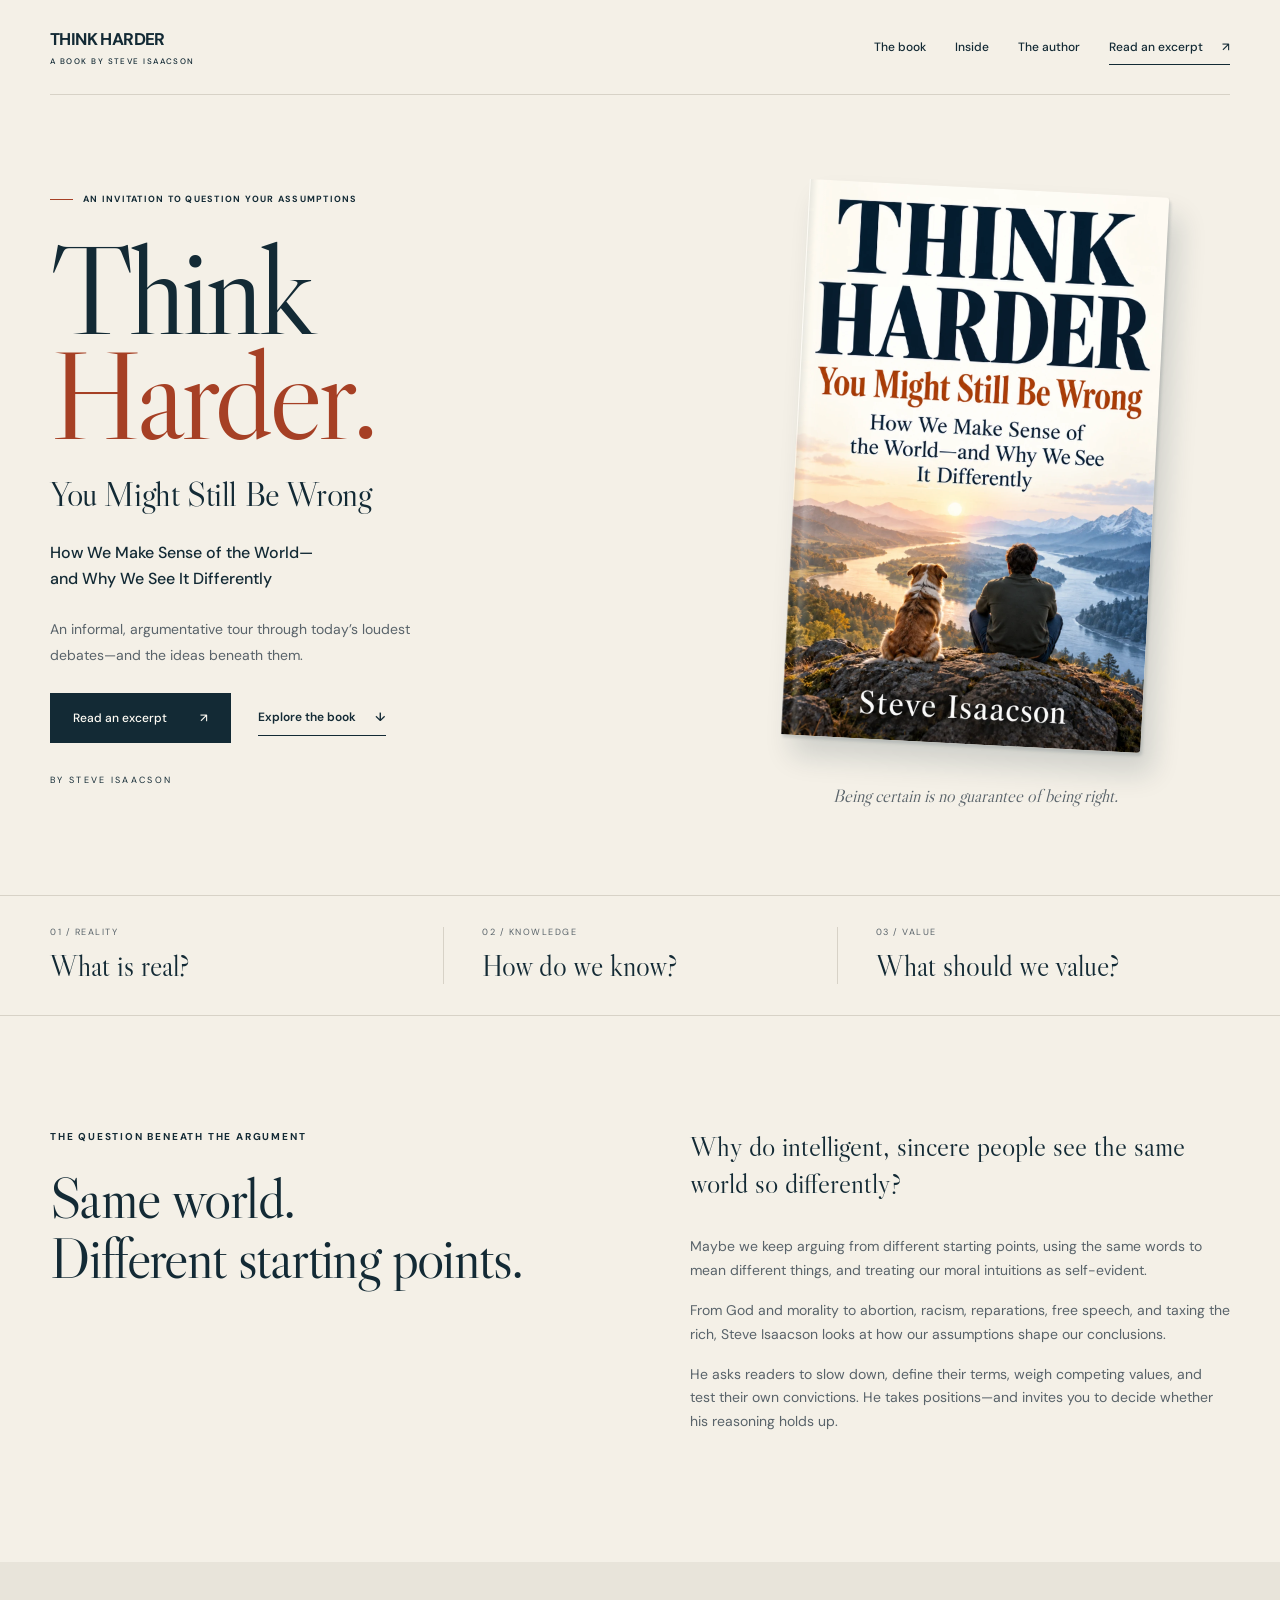
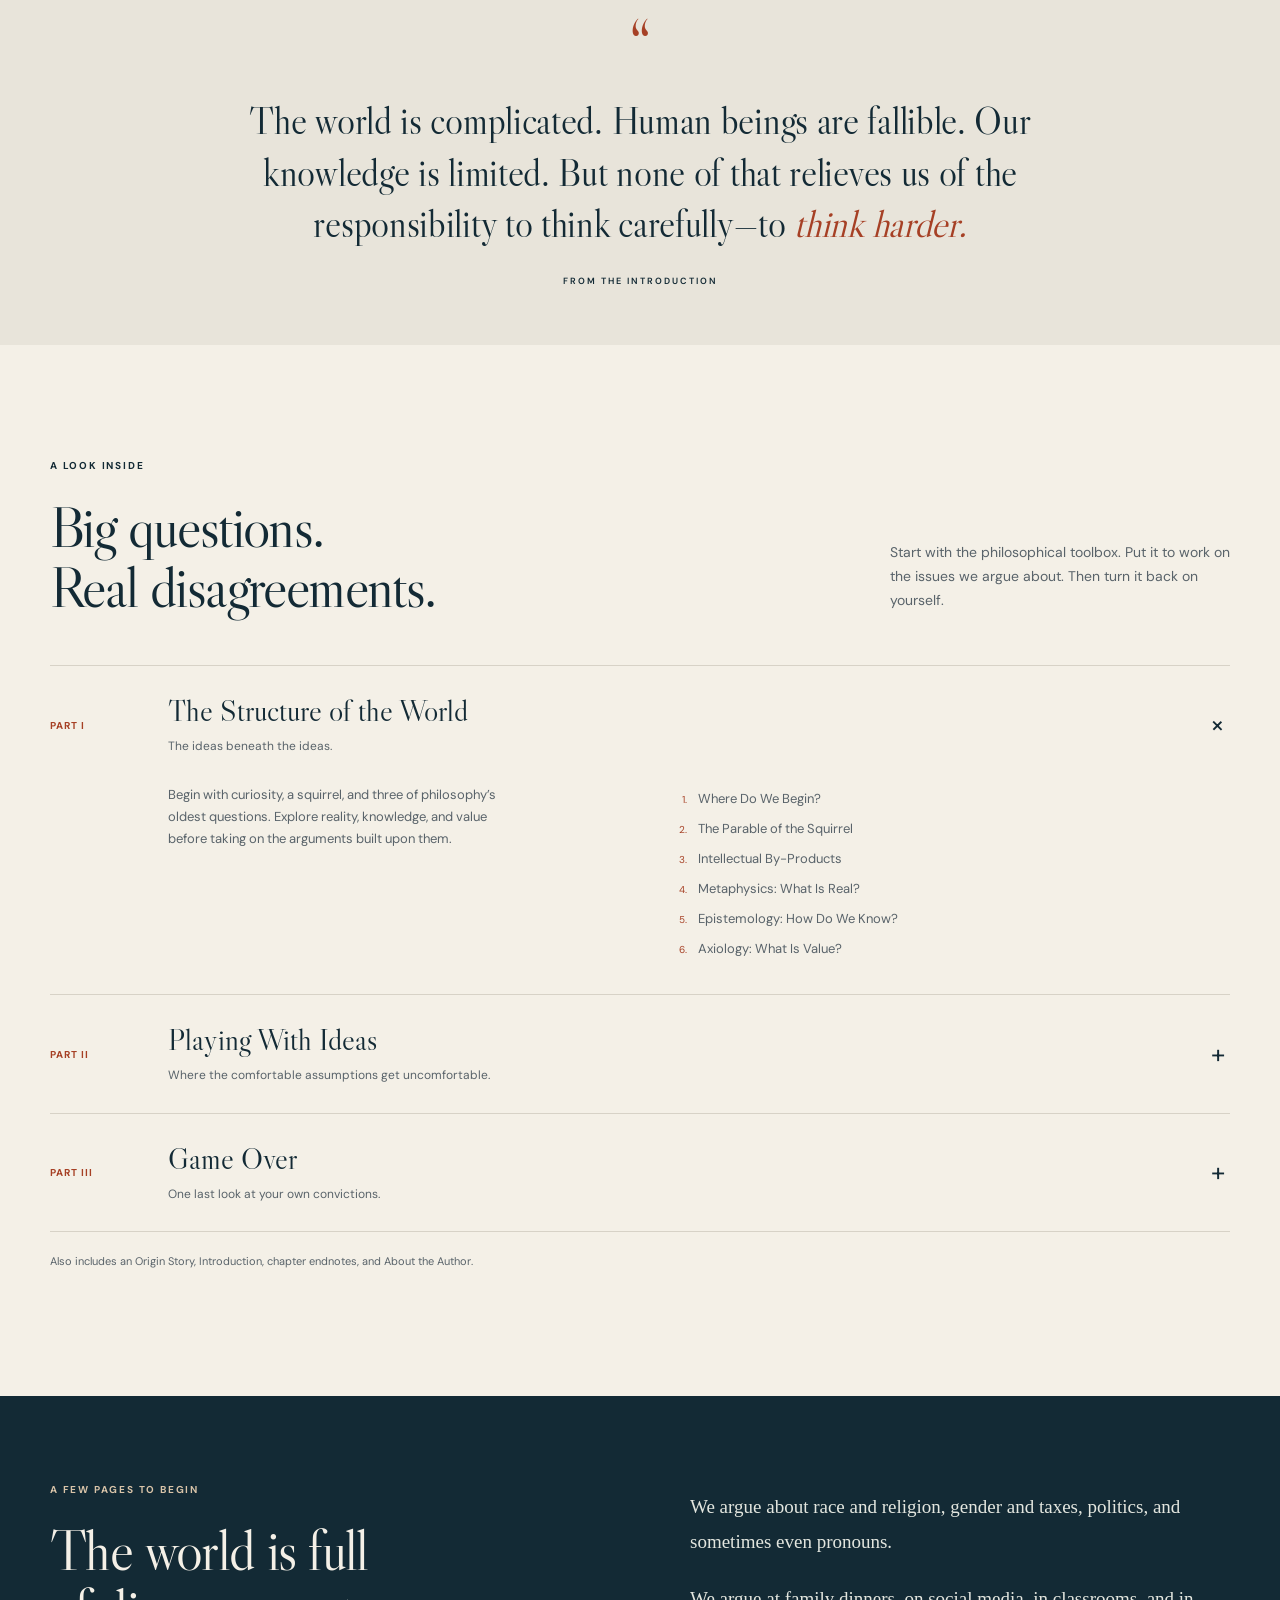
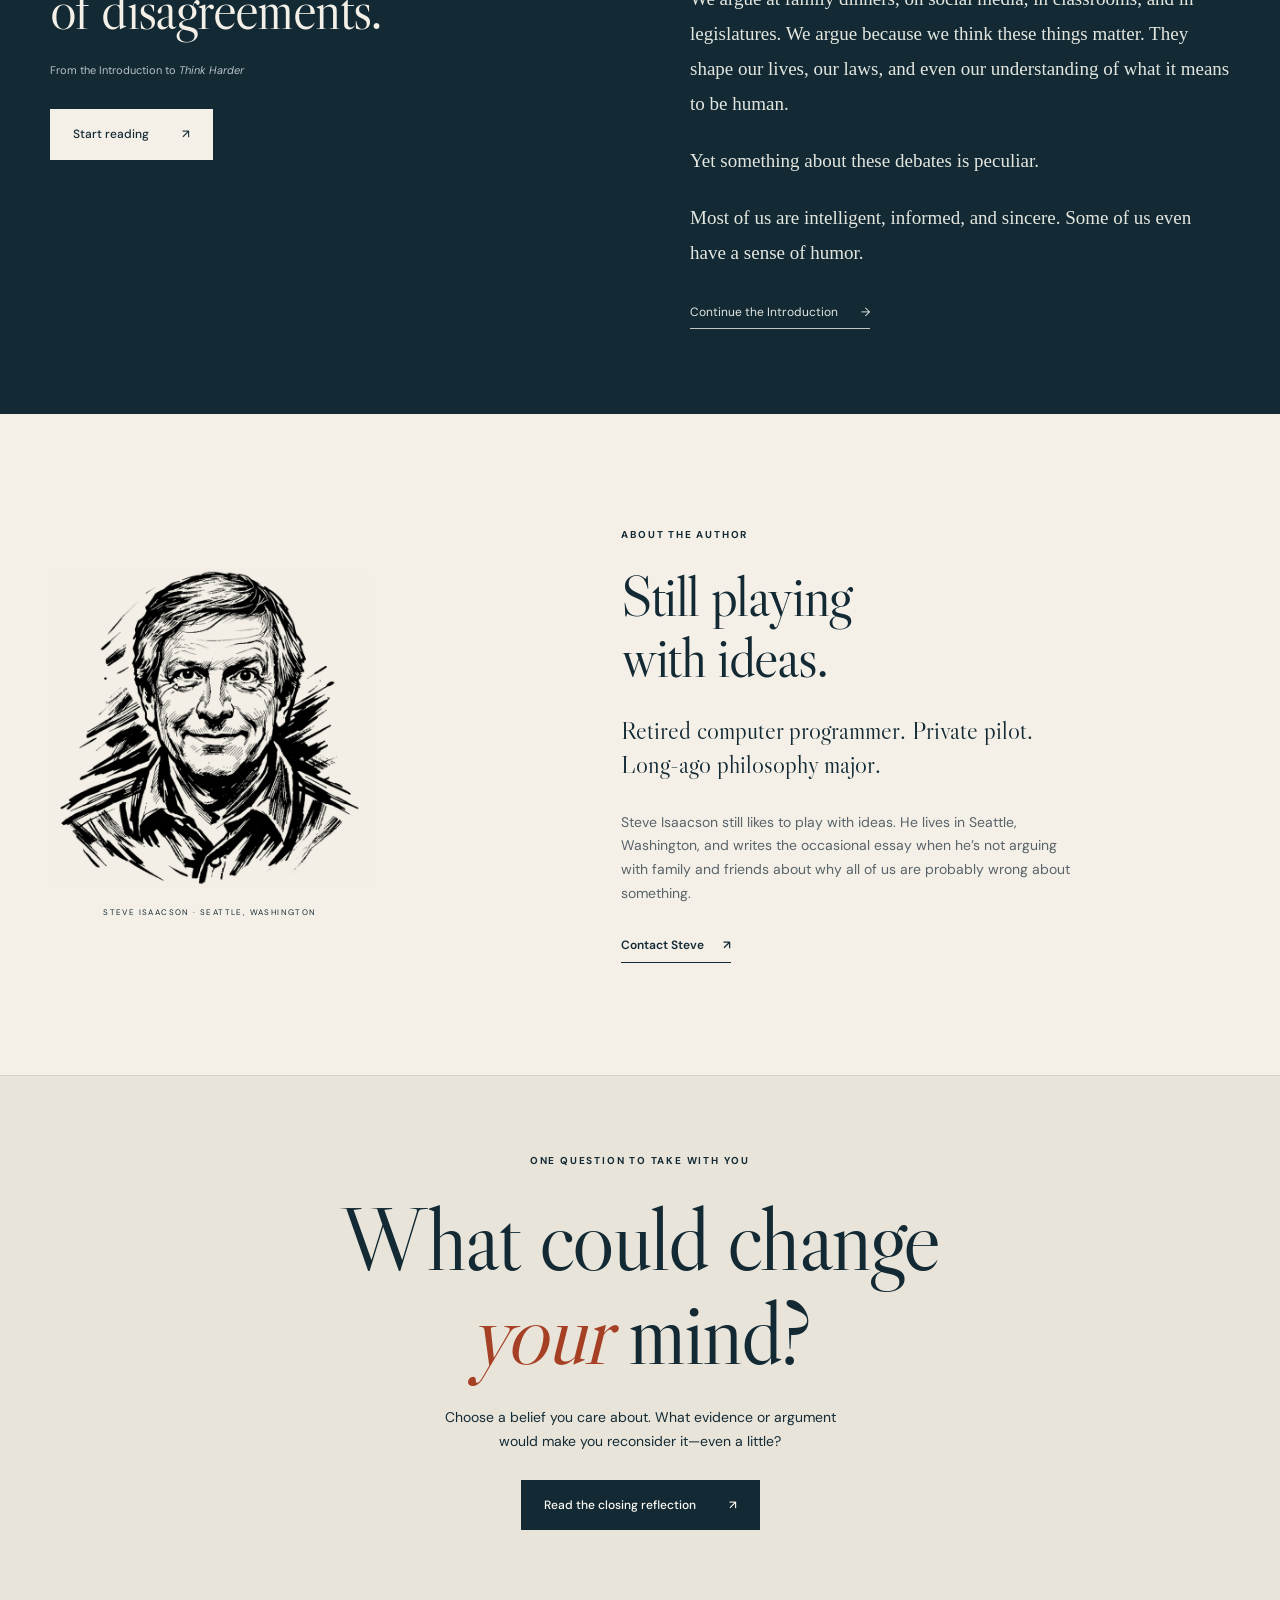
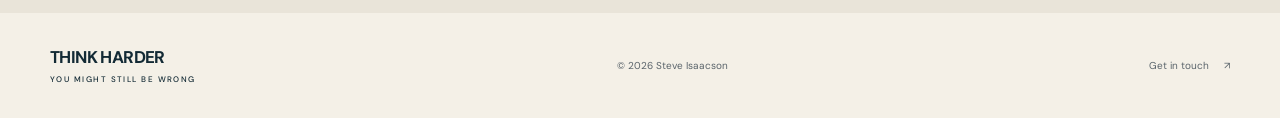
==== index.html @ 161bab83 "- initial website" ====
<!doctype html>
<html lang="en">
<head>
  <meta charset="utf-8"><meta name="viewport" content="width=device-width, initial-scale=1">
  <title>Think Harder: You Might Still Be Wrong — Steve Isaacson</title>
  <meta name="description" content="Why do intelligent, sincere people see the same world so differently? Explore Think Harder, Steve Isaacson’s informal, argumentative tour through the ideas beneath our disagreements.">
  <meta name="theme-color" content="#f4f0e7">
  <meta property="og:title" content="Think Harder: You Might Still Be Wrong">
  <meta property="og:description" content="How We Make Sense of the World—and Why We See It Differently. A book by Steve Isaacson.">
  <meta property="og:type" content="book">
  <link rel="icon" href="assets/favicon.svg" type="image/svg+xml"><link rel="stylesheet" href="styles.css">
  <script src="app.js" defer></script>
</head>
<body>
<a class="skip-link" href="#main">Skip to content</a>
<header class="site-header wrap">
  <a class="wordmark" href="./" aria-label="Think Harder home">THINK HARDER<span>A BOOK BY STEVE ISAACSON</span></a>
  <nav aria-label="Main navigation"><a href="#about">The book</a><a href="#inside">Inside</a><a href="#author">The author</a><a class="nav-cta" href="excerpt.html">Read an excerpt <span aria-hidden="true">↗</span></a></nav>
</header>
<main id="main">
  <section class="hero wrap" aria-labelledby="hero-title">
    <div class="hero-copy">
      <p class="eyebrow"><span class="tiny-line"></span> AN INVITATION TO QUESTION YOUR ASSUMPTIONS</p>
      <h1 id="hero-title">Think<br><em>Harder.</em></h1>
      <p class="title-line">You Might Still Be Wrong</p>
      <p class="subtitle">How We Make Sense of the World—<br class="desktop-break">and Why We See It Differently</p>
      <p class="hero-description">An informal, argumentative tour through today’s loudest debates—and the ideas beneath them.</p>
      <div class="hero-actions"><a class="button" href="excerpt.html">Read an excerpt <span aria-hidden="true">↗</span></a><a class="text-link" href="#inside">Explore the book <span aria-hidden="true">↓</span></a></div>
      <p class="author-byline">BY STEVE ISAACSON</p>
    </div>
    <figure class="hero-book"><div class="book"><img src="assets/cover.webp" alt="Think Harder: You Might Still Be Wrong, by Steve Isaacson. A man and a dog look across a river valley." width="1000" height="1544" fetchpriority="high"></div><figcaption>Being certain is no guarantee of being right.</figcaption></figure>
  </section>
  <div class="question-band"><div class="wrap question-grid"><p><span>01 / REALITY</span>What is real?</p><p><span>02 / KNOWLEDGE</span>How do we know?</p><p><span>03 / VALUE</span>What should we value?</p></div></div>
  <section id="about" class="about-section wrap section-space">
    <div><p class="eyebrow">THE QUESTION BENEATH THE ARGUMENT</p><h2>Same world.<br>Different starting points.</h2></div>
    <div class="about-copy"><p class="lead">Why do intelligent, sincere people see the same world so differently?</p><p>Maybe we keep arguing from different starting points, using the same words to mean different things, and treating our moral intuitions as self-evident.</p><p>From God and morality to abortion, racism, reparations, free speech, and taxing the rich, Steve Isaacson looks at how our assumptions shape our conclusions.</p><p>He asks readers to slow down, define their terms, weigh competing values, and test their own convictions. He takes positions—and invites you to decide whether his reasoning holds up.</p></div>
  </section>
  <section class="pull-quote"><div class="wrap"><span class="quote-mark" aria-hidden="true">“</span><blockquote>The world is complicated. Human beings are fallible. Our knowledge is limited. But none of that relieves us of the responsibility to think carefully—to <em>think harder.</em></blockquote><p>FROM THE INTRODUCTION</p></div></section>
  <section id="inside" class="inside-section wrap section-space">
    <div class="section-heading"><div><p class="eyebrow">A LOOK INSIDE</p><h2>Big questions.<br>Real disagreements.</h2></div><p class="section-intro">Start with the philosophical toolbox. Put it to work on the issues we argue about. Then turn it back on yourself.</p></div>
    <div class="contents">
      <details open><summary><span class="part-number">PART I</span><span><strong>The Structure of the World</strong><small>The ideas beneath the ideas.</small></span><span class="plus" aria-hidden="true">+</span></summary><div class="part-body"><p>Begin with curiosity, a squirrel, and three of philosophy’s oldest questions. Explore reality, knowledge, and value before taking on the arguments built upon them.</p><ol><li>Where Do We Begin?</li><li>The Parable of the Squirrel</li><li>Intellectual By-Products</li><li>Metaphysics: What Is Real?</li><li>Epistemology: How Do We Know?</li><li>Axiology: What Is Value?</li></ol></div></details>
      <details><summary><span class="part-number">PART II</span><span><strong>Playing With Ideas</strong><small>Where the comfortable assumptions get uncomfortable.</small></span><span class="plus" aria-hidden="true">+</span></summary><div class="part-body"><p>Examine competing perspectives and trade-offs in some of our most contentious debates, with a recurring question: what makes a distinction fair, relevant, or justified?</p><ol start="7"><li>Who Decides? Individuals, Society, and the State</li><li>The Price of Free Speech</li><li>Abortion Trade-Offs</li><li>Does God Exist?</li><li>Where Do Morals Come From?</li><li>Can Science Determine Human Values?</li><li>When It’s Good to Be a Racist</li><li>The Case Against Slavery Reparations</li><li>The DEI Debate: What Fairness Really Means</li><li>Sex, Gender, and the Trans Question</li><li>Should Rich People Pay More Taxes?</li></ol></div></details>
      <details><summary><span class="part-number">PART III</span><span><strong>Game Over</strong><small>One last look at your own convictions.</small></span><span class="plus" aria-hidden="true">+</span></summary><div class="part-body"><p>Step back from the debates and consider how a worldview can both help us understand the world and keep us from seeing it anew.</p><ul class="closing-list"><li>Why Your Worldview Matters</li><li>Afterword</li><li>Coda</li></ul></div></details>
    </div>
    <p class="contents-note">Also includes an Origin Story, Introduction, chapter endnotes, and About the Author.</p>
  </section>
  <section id="sample" class="sample-section"><div class="wrap sample-grid"><div><p class="eyebrow">A FEW PAGES TO BEGIN</p><h2>The world is full<br>of disagreements.</h2><p class="sample-note">From the Introduction to <cite>Think Harder</cite></p><a class="button button-light" href="excerpt.html">Start reading <span aria-hidden="true">↗</span></a></div><div class="sample-text"><p>We argue about race and religion, gender and taxes, politics, and sometimes even pronouns.</p><p>We argue at family dinners, on social media, in classrooms, and in legislatures. We argue because we think these things matter. They shape our lives, our laws, and even our understanding of what it means to be human.</p><p>Yet something about these debates is peculiar.</p><p>Most of us are intelligent, informed, and sincere. Some of us even have a sense of humor.</p><a class="light-link" href="excerpt.html">Continue the Introduction <span aria-hidden="true">→</span></a></div></div></section>
  <section id="author" class="author-section wrap section-space"><figure><img src="assets/steve-isaacson.webp" alt="Pencil portrait of Steve Isaacson" width="700" height="700" loading="lazy"><figcaption>STEVE ISAACSON · SEATTLE, WASHINGTON</figcaption></figure><div><p class="eyebrow">ABOUT THE AUTHOR</p><h2>Still playing<br>with ideas.</h2><p class="lead">Retired computer programmer. Private pilot. Long-ago philosophy major.</p><p>Steve Isaacson still likes to play with ideas. He lives in Seattle, Washington, and writes the occasional essay when he’s not arguing with family and friends about why all of us are probably wrong about something.</p><a class="text-link" href="mailto:contact@steveisaacson.com">Contact Steve <span aria-hidden="true">↗</span></a></div></section>
  <section class="closing-section"><div class="wrap"><p class="eyebrow">ONE QUESTION TO TAKE WITH YOU</p><h2>What could change<br><em>your</em> mind?</h2><p>Choose a belief you care about. What evidence or argument would make you reconsider it—even a little?</p><a class="button" href="excerpt.html#coda">Read the closing reflection <span aria-hidden="true">↗</span></a></div></section>
</main>
<footer class="site-footer wrap"><a class="wordmark" href="./">THINK HARDER<span>YOU MIGHT STILL BE WRONG</span></a><p>© 2026 Steve Isaacson</p><a href="mailto:contact@steveisaacson.com">Get in touch <span aria-hidden="true">↗</span></a></footer>
</body></html>
---- styles.css ----
@import url('https://fonts.googleapis.com/css2?family=DM+Sans:wght@400;450;500;600;650;700&family=Libre+Caslon+Display&display=swap');
:root{--paper:#f4f0e7;--ink:#132a35;--muted:#59636a;--rust:#a64025;--rule:#d7d2c7;--white:#fffcf5;--serif:'Libre Caslon Display',Georgia,serif;--sans:'DM Sans',Arial,sans-serif}*{box-sizing:border-box}html{scroll-behavior:smooth;scroll-padding-top:28px}body{margin:0;background:var(--paper);color:var(--ink);font-family:var(--sans);font-size:16px;line-height:1.7}a{color:inherit;text-decoration:none}button{font:inherit}img{max-width:100%;height:auto;display:block}figure{margin:0}p{margin:0 0 1.15em}h1,h2,h3{font-weight:400;margin:0;font-family:var(--serif);line-height:1.05}h2{font-size:clamp(42px,4.5vw,64px);letter-spacing:-1.6px}em{font-family:inherit}.wrap{width:min(1180px,calc(100% - 96px));margin-inline:auto}.section-space{padding-block:112px}.eyebrow{font-size:10px;font-weight:700;letter-spacing:1.8px;line-height:1.7;margin:0 0 23px}.site-header{padding-block:28px;display:flex;align-items:center;justify-content:space-between;border-bottom:1px solid var(--rule);gap:24px}.wordmark{font-size:17px;font-weight:700;letter-spacing:-.6px;line-height:1.3}.wordmark span{display:block;font-size:8px;letter-spacing:1.45px;font-weight:500;margin-top:6px}.site-header nav{display:flex;align-items:center;gap:29px;font-size:12px;font-weight:500}.site-header nav>a:not(.nav-cta):hover{text-decoration:underline;text-underline-offset:6px}.nav-cta{border-bottom:1px solid var(--ink);padding:7px 0}.nav-cta span{margin-left:16px}.hero{display:grid;grid-template-columns:1.2fr 1fr;align-items:center;gap:70px;padding-block:73px 83px}.hero-copy .eyebrow{font-size:9px;display:flex;align-items:center;gap:10px;letter-spacing:1.25px}.tiny-line{width:23px;height:1px;background:var(--rust);flex-shrink:0}.hero h1{font-size:clamp(90px,9.9vw,144px);letter-spacing:-5px;line-height:.83;margin:30px 0 25px}.hero h1 em{color:var(--rust);font-style:normal}.title-line{font-family:var(--serif);font-size:clamp(25px,2.7vw,38px);line-height:1.25;letter-spacing:-.4px;margin-bottom:24px}.subtitle{font-size:16px;line-height:1.65;font-weight:500;max-width:440px}.hero-description{font-size:14px;line-height:1.8;color:var(--muted);max-width:360px;margin:25px 0}.hero-actions{display:flex;gap:27px;align-items:center;flex-wrap:wrap}.button{display:inline-flex;align-items:center;justify-content:space-between;gap:33px;background:var(--ink);color:var(--white);padding:14px 22px;font-size:12px;font-weight:500;border:1px solid var(--ink);transition:background .2s,transform .2s}.button:hover{background:#244653;transform:translateY(-2px)}.text-link{font-size:12px;font-weight:600;border-bottom:1px solid var(--ink);padding:7px 0}.text-link span{margin-left:16px}.author-byline{font-size:9px;letter-spacing:2.3px;margin:30px 0 0}.hero-book{padding:20px 18px 0 13px;position:relative}.book{position:relative;max-width:360px;margin:auto;box-shadow:12px 20px 28px #132a3529,2px 3px 3px #132a3525;transform:rotate(3deg);border-radius:1px 4px 4px 1px}.book:after{content:'';position:absolute;inset:0;pointer-events:none;background:linear-gradient(90deg,#132a3515 0,transparent 2%,#ffffff35 3%,transparent 6%);border-left:1px solid #ffffff60}.book img{width:100%;border-radius:1px 4px 4px 1px}.hero-book figcaption{text-align:center;font-family:var(--serif);font-style:italic;font-size:18px;color:var(--muted);margin:37px 0 0}.question-band{border-block:1px solid var(--rule)}.question-grid{display:grid;grid-template-columns:repeat(3,1fr);padding-block:31px}.question-grid p{font-family:var(--serif);font-size:29px;line-height:1.2;margin:0;padding-left:38px;border-left:1px solid var(--rule)}.question-grid p:first-child{padding-left:0;border:0}.question-grid span{display:block;font-family:var(--sans);font-size:9px;letter-spacing:1.5px;margin-bottom:11px;color:var(--muted)}.about-section{display:grid;grid-template-columns:1fr 1fr;gap:100px}.about-copy{font-size:14px;color:var(--muted)}.lead{font-family:var(--serif);font-size:28px;line-height:1.35;color:var(--ink)}.pull-quote{background:#e8e4da;text-align:center;padding:54px 0 55px}.pull-quote .wrap{max-width:930px}.quote-mark{font-family:var(--serif);font-size:83px;color:var(--rust);line-height:.8}.pull-quote blockquote{font-family:var(--serif);font-size:clamp(25px,3vw,38px);line-height:1.35;letter-spacing:-.3px;margin:9px 0 25px}.pull-quote blockquote em{color:var(--rust)}.pull-quote p{font-size:9px;font-weight:600;letter-spacing:2px;margin:0}.section-heading{display:flex;justify-content:space-between;align-items:end;gap:70px;margin-bottom:48px}.section-intro{font-size:14px;max-width:340px;color:var(--muted);margin:0 0 5px}.contents details{border-top:1px solid var(--rule)}.contents details:last-child{border-bottom:1px solid var(--rule)}.contents summary{list-style:none;cursor:pointer;display:grid;grid-template-columns:100px 1fr 24px;gap:18px;padding-block:27px;align-items:center}.contents summary::-webkit-details-marker{display:none}.part-number{font-size:10px;letter-spacing:1px;color:var(--rust);font-weight:700}.contents summary strong{display:block;font-family:var(--serif);font-size:30px;line-height:1.2;font-weight:400}.contents summary small{display:block;font-size:12px;color:var(--muted);margin-top:7px}.plus{font-size:26px;font-weight:400;text-align:center;transition:transform .2s}.contents details[open] .plus{transform:rotate(45deg)}.part-body{padding:0 50px 30px 118px;display:grid;grid-template-columns:.85fr 1fr;gap:60px;font-size:13px;color:var(--muted)}.part-body>p{max-width:330px}.part-body ol,.part-body ul{margin:0;padding-left:25px}.part-body li{padding:4px 0 4px 8px}.part-body li::marker{color:var(--rust);font-size:10px}.contents-note{font-size:11px;color:var(--muted);margin-top:20px}.sample-section{background:var(--ink);color:var(--paper);padding:85px 0}.sample-grid{display:grid;grid-template-columns:1fr 1fr;gap:100px}.sample-section .eyebrow{color:#d9c4a9}.sample-section h2{font-size:clamp(42px,4.4vw,60px)}.sample-note{font-size:11px;color:#b8c2c5;margin-top:22px;margin-bottom:30px}.button-light{background:var(--paper);color:var(--ink);border-color:var(--paper)}.button-light:hover{background:#e1d7c6}.sample-text{font-family:Georgia,serif;font-size:19px;line-height:1.85;color:#e3e6df;padding-top:8px}.light-link{display:inline-block;font-family:var(--sans);font-size:12px;border-bottom:1px solid #bec5c3;padding-bottom:5px;margin-top:9px}.light-link span{margin-left:20px}.author-section{display:grid;grid-template-columns:.75fr 1fr;gap:115px;align-items:center}.author-section figure{max-width:320px}.author-section img{aspect-ratio:1;object-fit:cover;mix-blend-mode:multiply;filter:grayscale(1)}.author-section figcaption{font-size:8px;letter-spacing:1.4px;margin-top:17px;text-align:center}.author-section h2{margin-bottom:27px}.author-section .lead{font-size:25px;max-width:440px}.author-section p:not(.eyebrow):not(.lead){font-size:14px;color:var(--muted);max-width:460px}.author-section .text-link{display:inline-block;margin-top:6px}.closing-section{border-top:1px solid var(--rule);background:#e9e4d9;text-align:center;padding:76px 0 83px}.closing-section h2{font-size:clamp(60px,7vw,90px);letter-spacing:-2.5px}.closing-section h2 em{color:var(--rust)}.closing-section p:not(.eyebrow){font-size:14px;max-width:400px;margin:26px auto}.site-footer{padding-block:33px;display:flex;justify-content:space-between;align-items:center;gap:25px}.site-footer p,.site-footer>a:last-child{font-size:10px;margin:0;color:var(--muted)}.site-footer>a:last-child span{margin-left:12px}.skip-link{position:fixed;top:10px;left:10px;z-index:50;background:var(--ink);color:white;padding:8px 18px;transform:translateY(-200%)}.skip-link:focus{transform:none}a:focus-visible,summary:focus-visible,button:focus-visible{outline:3px solid var(--rust);outline-offset:5px}.reader-header{padding:50px 0 36px;border-bottom:1px solid var(--rule)}.reader-header h1{font-size:clamp(60px,7vw,90px);letter-spacing:-2px}.reader-header>p:last-child{max-width:500px;color:var(--muted);font-size:14px;margin-top:25px}.reader-layout{display:grid;grid-template-columns:215px 1fr;gap:80px;padding-block:55px 90px;align-items:start}.reader-nav{position:sticky;top:35px;display:flex;flex-direction:column;gap:6px;font-size:12px}.reader-nav a{padding:10px 12px;border-left:2px solid var(--rule)}.reader-nav a:hover,.reader-nav a[aria-current="true"]{border-color:var(--rust);color:var(--rust);background:#ebe5da}.reader-nav .eyebrow{margin:0 0 12px 12px}.reading-text{max-width:680px;font-family:Georgia,serif;font-size:18px;line-height:1.9}.reading-text section+section{border-top:1px solid var(--rule);padding-top:60px;margin-top:65px}.reading-text h2{font-size:49px;margin-bottom:28px}.reading-text h3{font-size:29px;line-height:1.25;margin:28px 0 20px}.reading-text blockquote{border-left:2px solid var(--rust);margin:28px 0;padding:0 0 0 23px;font-style:italic}.reading-text .eyebrow,.reading-text .excerpt-label{font-family:var(--sans)}.excerpt-label{color:var(--muted);font-size:11px;line-height:1.6;margin-bottom:25px}.reader-end{background:#e9e4d9;padding:27px;margin-top:55px;font-family:var(--sans);font-size:13px;line-height:1.7}.reader-end .text-link{display:inline-block}.reader-end p{margin:0 0 10px}
@media(min-width:1500px){.hero{padding-block:95px}.hero h1{font-size:148px}.book{max-width:380px}}@media(max-width:1000px){.wrap{width:calc(100% - 64px)}.hero{gap:35px}.hero h1{font-size:107px}.hero-copy .eyebrow{font-size:8px;letter-spacing:.8px}.title-line{font-size:29px}.hero-book{padding:10px 0 0}.book{max-width:300px}.subtitle{font-size:14px}.about-section,.sample-grid{gap:50px}.author-section{gap:65px}.part-body{gap:35px}.site-header nav{gap:20px}.reader-layout{gap:40px;grid-template-columns:170px 1fr}}@media(max-width:760px){.wrap{width:calc(100% - 40px)}.site-header{padding-block:20px;gap:15px}.site-header nav{gap:17px}.site-header nav>a:not(.nav-cta){display:none}.wordmark{font-size:15px}.wordmark span{font-size:7px}.hero{grid-template-columns:1fr;padding-top:49px;padding-bottom:42px;gap:35px}.hero-copy .eyebrow{font-size:8px;letter-spacing:1px}.hero h1{font-size:clamp(98px,19vw,140px);margin-top:25px;letter-spacing:-4px}.title-line{font-size:34px}.subtitle{font-size:16px;max-width:460px}.hero-description{max-width:420px}.hero-book{max-width:340px;width:80%;justify-self:center;padding-top:15px}.book{max-width:290px}.hero-book figcaption{font-size:16px;margin-top:28px}.question-grid{padding-block:25px}.question-grid p{font-size:20px;padding-left:16px}.question-grid span{font-size:7px;letter-spacing:.7px;line-height:1.5;min-height:21px}.section-space{padding-block:65px}.about-section{grid-template-columns:1fr;gap:30px}.about-copy .lead{font-size:27px}.pull-quote{padding-block:43px}.pull-quote blockquote{font-size:29px}.section-heading{display:block;margin-bottom:32px}.section-intro{margin-top:25px;max-width:450px}.contents summary{grid-template-columns:63px 1fr 22px;gap:10px;padding-block:22px}.contents summary strong{font-size:25px}.contents summary small{font-size:11px}.part-number{font-size:9px}.part-body{display:block;padding:0 10px 25px 73px;font-size:13px}.part-body>p{max-width:none}.part-body ol{padding-left:18px}.sample-section{padding-block:60px}.sample-grid{grid-template-columns:1fr;gap:36px}.sample-text{font-size:18px}.author-section{display:flex;flex-direction:column-reverse;align-items:start;gap:37px}.author-section figure{width:240px;align-self:center}.author-section p:not(.eyebrow):not(.lead){max-width:none}.closing-section{padding-block:60px}.site-footer{flex-wrap:wrap;padding-block:28px;gap:24px}.site-footer .wordmark{width:100%}.site-footer>a:last-child{margin-left:auto}.reader-header{padding-top:40px}.reader-layout{grid-template-columns:1fr;gap:35px;padding-top:25px}.reader-nav{position:static;flex-direction:row;flex-wrap:wrap;gap:0}.reader-nav .eyebrow{width:100%;margin-left:0}.reader-nav a{border-left:0;border-bottom:2px solid var(--rule);padding:8px 14px 8px 0;margin-right:13px}.reader-nav a:hover,.reader-nav a[aria-current="true"]{background:transparent}.reading-text{font-size:17px}.reading-text h2{font-size:42px}.reading-text section+section{padding-top:45px;margin-top:45px}}@media(prefers-reduced-motion:reduce){html{scroll-behavior:auto}*,*:before,*:after{transition:none!important;animation:none!important}}
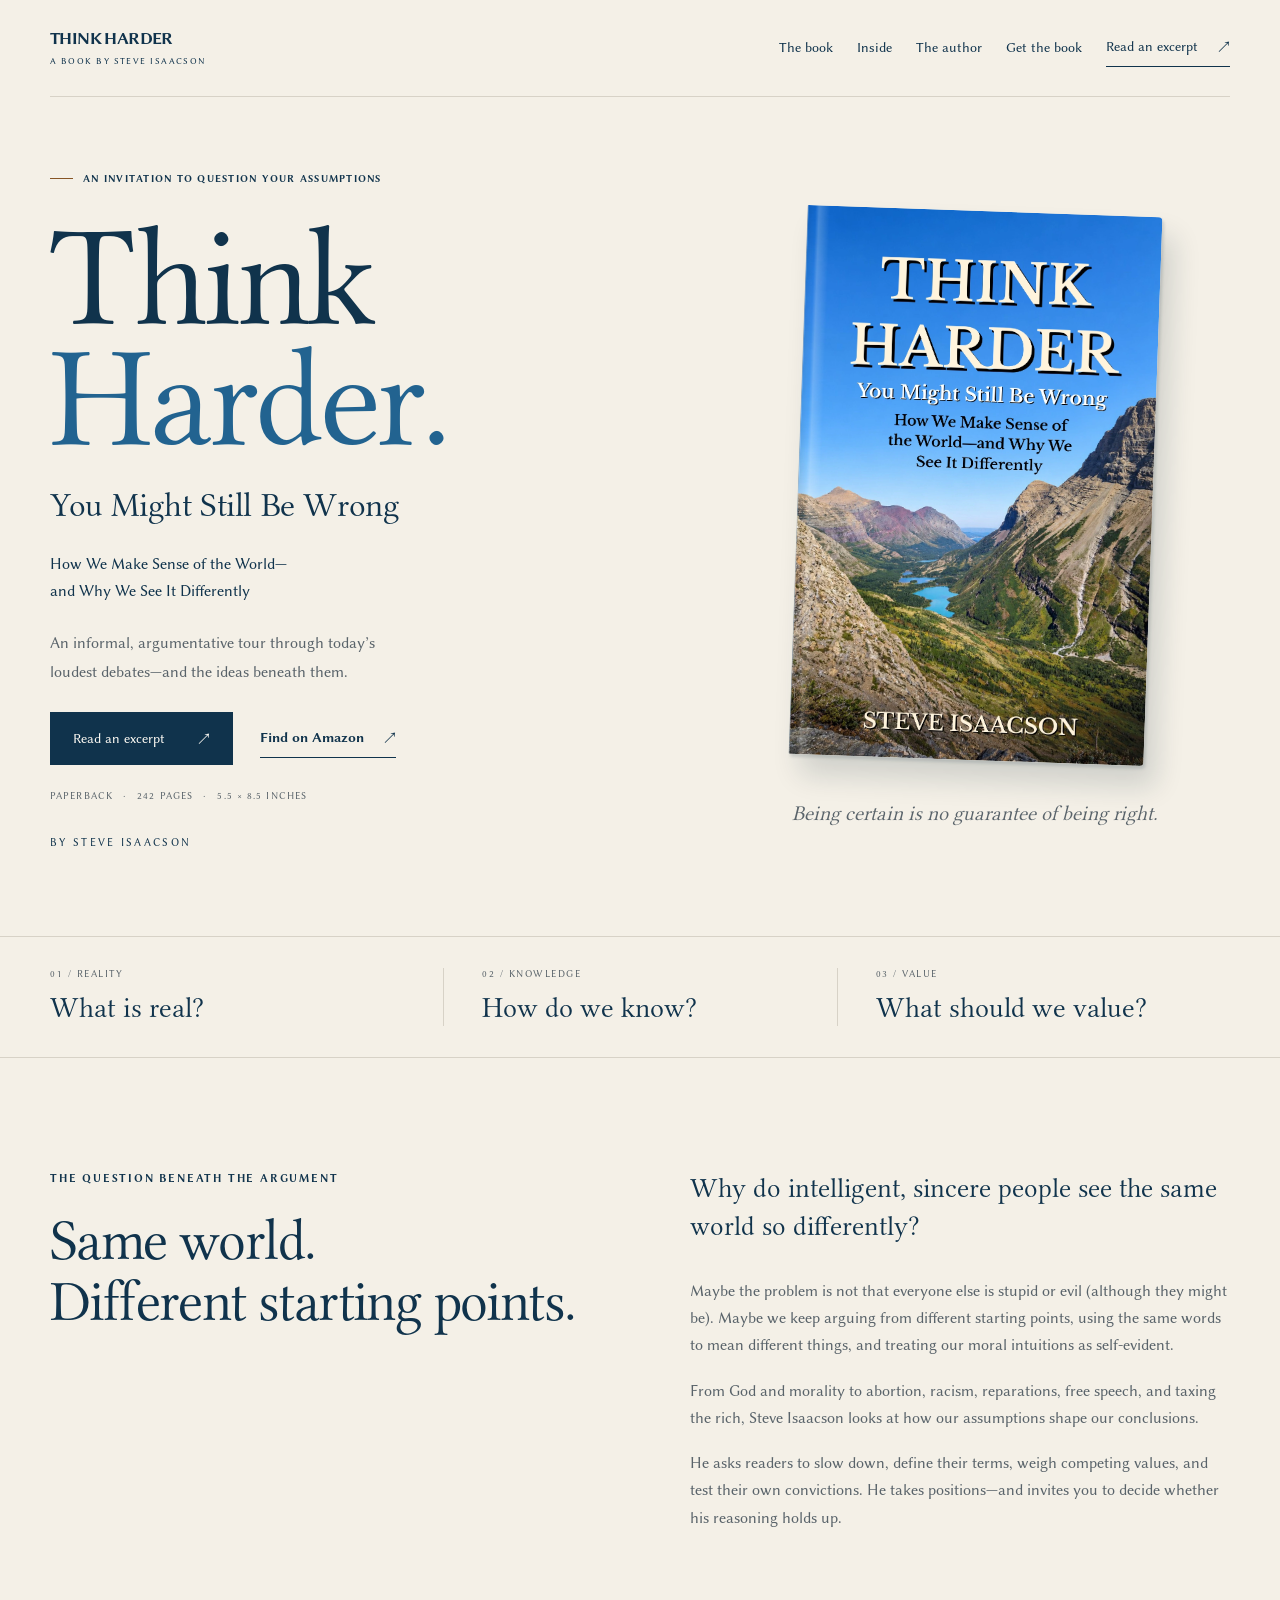
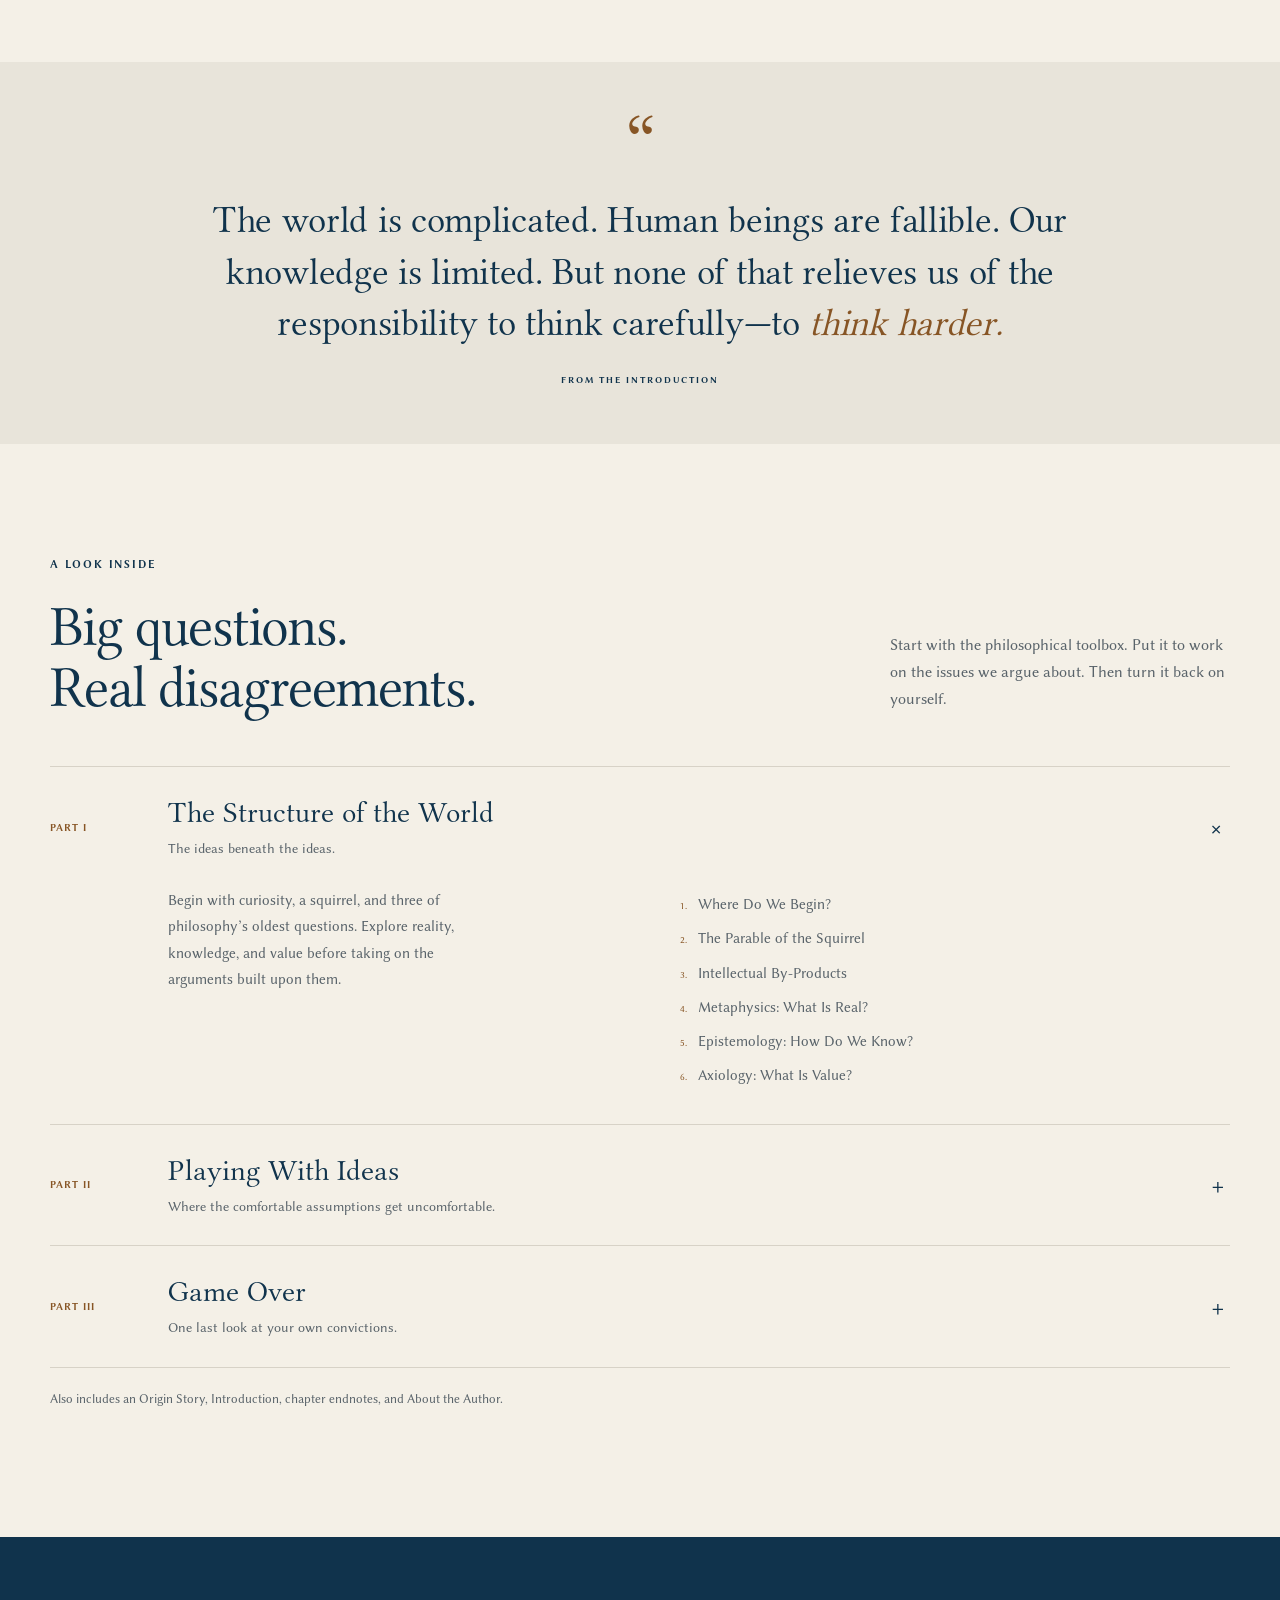
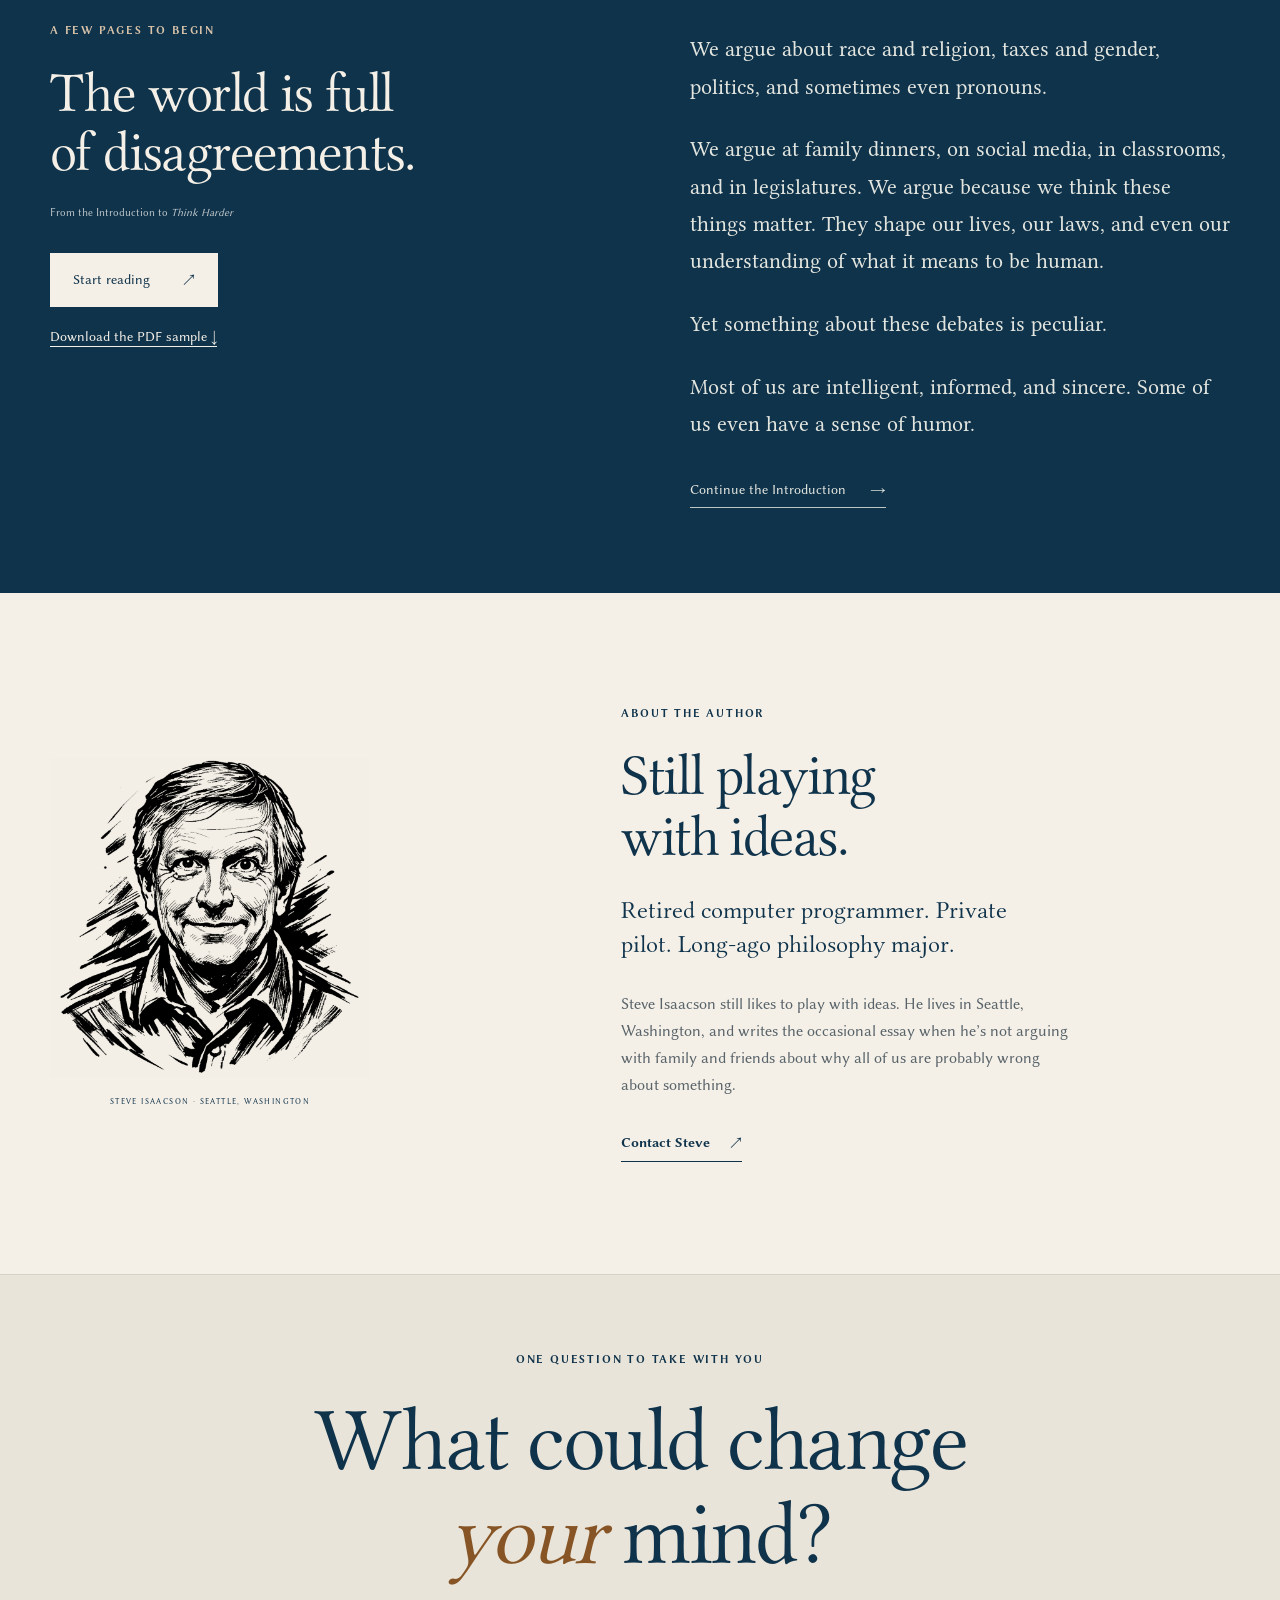
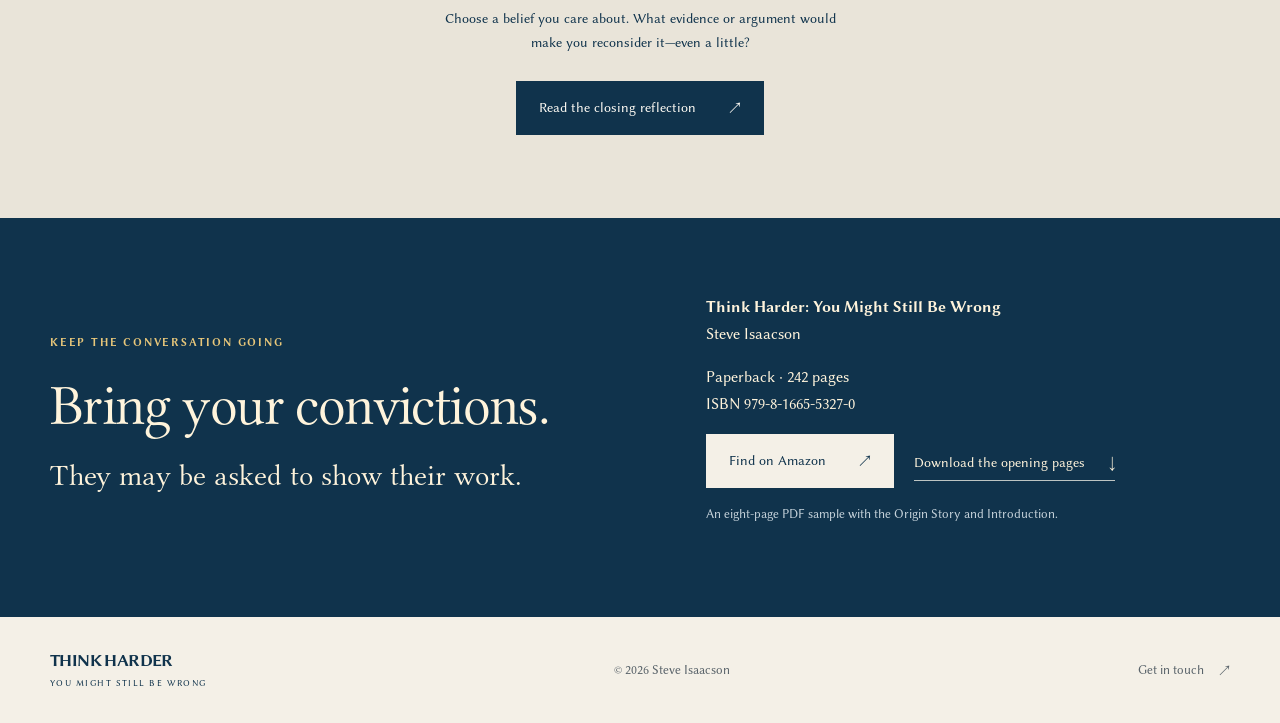
==== commit e33b5c83: "- incremental checkin    - second version" ====
--- a/index.html
+++ b/index.html
@@ -8,14 +8,21 @@
   <meta property="og:title" content="Think Harder: You Might Still Be Wrong">
   <meta property="og:description" content="How We Make Sense of the World—and Why We See It Differently. A book by Steve Isaacson.">
   <meta property="og:type" content="book">
-  <link rel="icon" href="assets/favicon.svg" type="image/svg+xml"><link rel="stylesheet" href="styles.css">
-  <script src="app.js" defer></script>
+  <link rel="icon" href="assets/favicon.svg" type="image/svg+xml"><link rel="stylesheet" href="styles.css?v=20261030">
+  <script src="app.js?v=20261030" defer></script>
+<link rel="canonical" href="https://thinkharderbook.com/">
+<meta property="og:url" content="https://thinkharderbook.com/">
+<meta property="og:image" content="https://thinkharderbook.com/assets/cover.jpg">
+<meta property="og:image:alt" content="Think Harder: You Might Still Be Wrong by Steve Isaacson">
+<meta name="twitter:card" content="summary_large_image">
+<script src="site-config.js" defer></script>
+<script type="application/ld+json">{"@context": "https://schema.org", "@type": "Book", "name": "Think Harder: You Might Still Be Wrong", "alternateName": "Think Harder", "description": "How We Make Sense of the World—and Why We See It Differently. An informal, argumentative tour through the assumptions beneath our disagreements.", "author": {"@type": "Person", "name": "Steve Isaacson", "url": "https://thinkharderbook.com/#author"}, "url": "https://thinkharderbook.com/", "image": "https://thinkharderbook.com/assets/cover.jpg", "isbn": "9798166553270", "numberOfPages": 242, "bookFormat": "https://schema.org/Paperback", "inLanguage": "en", "copyrightYear": 2026}</script>
 </head>
 <body>
 <a class="skip-link" href="#main">Skip to content</a>
 <header class="site-header wrap">
   <a class="wordmark" href="./" aria-label="Think Harder home">THINK HARDER<span>A BOOK BY STEVE ISAACSON</span></a>
-  <nav aria-label="Main navigation"><a href="#about">The book</a><a href="#inside">Inside</a><a href="#author">The author</a><a class="nav-cta" href="excerpt.html">Read an excerpt <span aria-hidden="true">↗</span></a></nav>
+  <nav aria-label="Main navigation"><a href="#about">The book</a><a href="#inside">Inside</a><a href="#author">The author</a><a href="#get-the-book">Get the book</a><a class="nav-cta" href="excerpt.html">Read an excerpt <span aria-hidden="true">↗</span></a></nav>
 </header>
 <main id="main">
   <section class="hero wrap" aria-labelledby="hero-title">
@@ -25,15 +32,15 @@
       <p class="title-line">You Might Still Be Wrong</p>
       <p class="subtitle">How We Make Sense of the World—<br class="desktop-break">and Why We See It Differently</p>
       <p class="hero-description">An informal, argumentative tour through today’s loudest debates—and the ideas beneath them.</p>
-      <div class="hero-actions"><a class="button" href="excerpt.html">Read an excerpt <span aria-hidden="true">↗</span></a><a class="text-link" href="#inside">Explore the book <span aria-hidden="true">↓</span></a></div>
+      <div class="hero-actions"><a class="button" href="excerpt.html">Read an excerpt <span aria-hidden="true">↗</span></a><a class="text-link" data-amazon-link href="https://www.amazon.com/s?k=9798166553270&amp;i=stripbooks">Find on Amazon <span aria-hidden="true">↗</span></a></div><p class="edition-line">PAPERBACK <span aria-hidden="true">·</span> 242 PAGES <span aria-hidden="true">·</span> 5.5 × 8.5 INCHES</p>
       <p class="author-byline">BY STEVE ISAACSON</p>
     </div>
-    <figure class="hero-book"><div class="book"><img src="assets/cover.webp" alt="Think Harder: You Might Still Be Wrong, by Steve Isaacson. A man and a dog look across a river valley." width="1000" height="1544" fetchpriority="high"></div><figcaption>Being certain is no guarantee of being right.</figcaption></figure>
+    <figure class="hero-book"><div class="book"><img src="assets/cover.webp" alt="Think Harder: You Might Still Be Wrong, by Steve Isaacson. Turquoise lakes wind through a mountain valley beneath a blue sky." width="1001" height="1547" fetchpriority="high"></div><figcaption>Being certain is no guarantee of being right.</figcaption></figure>
   </section>
   <div class="question-band"><div class="wrap question-grid"><p><span>01 / REALITY</span>What is real?</p><p><span>02 / KNOWLEDGE</span>How do we know?</p><p><span>03 / VALUE</span>What should we value?</p></div></div>
   <section id="about" class="about-section wrap section-space">
     <div><p class="eyebrow">THE QUESTION BENEATH THE ARGUMENT</p><h2>Same world.<br>Different starting points.</h2></div>
-    <div class="about-copy"><p class="lead">Why do intelligent, sincere people see the same world so differently?</p><p>Maybe we keep arguing from different starting points, using the same words to mean different things, and treating our moral intuitions as self-evident.</p><p>From God and morality to abortion, racism, reparations, free speech, and taxing the rich, Steve Isaacson looks at how our assumptions shape our conclusions.</p><p>He asks readers to slow down, define their terms, weigh competing values, and test their own convictions. He takes positions—and invites you to decide whether his reasoning holds up.</p></div>
+    <div class="about-copy"><p class="lead">Why do intelligent, sincere people see the same world so differently?</p><p>Maybe the problem is not that everyone else is stupid or evil (although they might be). Maybe we keep arguing from different starting points, using the same words to mean different things, and treating our moral intuitions as self-evident.</p><p>From God and morality to abortion, racism, reparations, free speech, and taxing the rich, Steve Isaacson looks at how our assumptions shape our conclusions.</p><p>He asks readers to slow down, define their terms, weigh competing values, and test their own convictions. He takes positions—and invites you to decide whether his reasoning holds up.</p></div>
   </section>
   <section class="pull-quote"><div class="wrap"><span class="quote-mark" aria-hidden="true">“</span><blockquote>The world is complicated. Human beings are fallible. Our knowledge is limited. But none of that relieves us of the responsibility to think carefully—to <em>think harder.</em></blockquote><p>FROM THE INTRODUCTION</p></div></section>
   <section id="inside" class="inside-section wrap section-space">
@@ -45,9 +52,10 @@
     </div>
     <p class="contents-note">Also includes an Origin Story, Introduction, chapter endnotes, and About the Author.</p>
   </section>
-  <section id="sample" class="sample-section"><div class="wrap sample-grid"><div><p class="eyebrow">A FEW PAGES TO BEGIN</p><h2>The world is full<br>of disagreements.</h2><p class="sample-note">From the Introduction to <cite>Think Harder</cite></p><a class="button button-light" href="excerpt.html">Start reading <span aria-hidden="true">↗</span></a></div><div class="sample-text"><p>We argue about race and religion, gender and taxes, politics, and sometimes even pronouns.</p><p>We argue at family dinners, on social media, in classrooms, and in legislatures. We argue because we think these things matter. They shape our lives, our laws, and even our understanding of what it means to be human.</p><p>Yet something about these debates is peculiar.</p><p>Most of us are intelligent, informed, and sincere. Some of us even have a sense of humor.</p><a class="light-link" href="excerpt.html">Continue the Introduction <span aria-hidden="true">→</span></a></div></div></section>
-  <section id="author" class="author-section wrap section-space"><figure><img src="assets/steve-isaacson.webp" alt="Pencil portrait of Steve Isaacson" width="700" height="700" loading="lazy"><figcaption>STEVE ISAACSON · SEATTLE, WASHINGTON</figcaption></figure><div><p class="eyebrow">ABOUT THE AUTHOR</p><h2>Still playing<br>with ideas.</h2><p class="lead">Retired computer programmer. Private pilot. Long-ago philosophy major.</p><p>Steve Isaacson still likes to play with ideas. He lives in Seattle, Washington, and writes the occasional essay when he’s not arguing with family and friends about why all of us are probably wrong about something.</p><a class="text-link" href="mailto:contact@steveisaacson.com">Contact Steve <span aria-hidden="true">↗</span></a></div></section>
+  <section id="sample" class="sample-section"><div class="wrap sample-grid"><div><p class="eyebrow">A FEW PAGES TO BEGIN</p><h2>The world is full<br>of disagreements.</h2><p class="sample-note">From the Introduction to <cite>Think Harder</cite></p><a class="button button-light" href="excerpt.html">Start reading <span aria-hidden="true">↗</span></a><a class="sample-download" href="assets/think-harder-sample.pdf" download>Download the PDF sample <span aria-hidden="true">↓</span></a></div><div class="sample-text"><p>We argue about race and religion, taxes and gender, politics, and sometimes even pronouns.</p><p>We argue at family dinners, on social media, in classrooms, and in legislatures. We argue because we think these things matter. They shape our lives, our laws, and even our understanding of what it means to be human.</p><p>Yet something about these debates is peculiar.</p><p>Most of us are intelligent, informed, and sincere. Some of us even have a sense of humor.</p><a class="light-link" href="excerpt.html">Continue the Introduction <span aria-hidden="true">→</span></a></div></div></section>
+  <section id="author" class="author-section wrap section-space"><figure><img src="assets/steve-isaacson.png" alt="Pencil portrait of Steve Isaacson" width="700" height="700" loading="lazy"><figcaption>STEVE ISAACSON · SEATTLE, WASHINGTON</figcaption></figure><div><p class="eyebrow">ABOUT THE AUTHOR</p><h2>Still playing<br>with ideas.</h2><p class="lead">Retired computer programmer. Private pilot. Long-ago philosophy major.</p><p>Steve Isaacson still likes to play with ideas. He lives in Seattle, Washington, and writes the occasional essay when he’s not arguing with family and friends about why all of us are probably wrong about something.</p><a class="text-link" href="mailto:steve@steveisaacson.com">Contact Steve <span aria-hidden="true">↗</span></a></div></section>
   <section class="closing-section"><div class="wrap"><p class="eyebrow">ONE QUESTION TO TAKE WITH YOU</p><h2>What could change<br><em>your</em> mind?</h2><p>Choose a belief you care about. What evidence or argument would make you reconsider it—even a little?</p><a class="button" href="excerpt.html#coda">Read the closing reflection <span aria-hidden="true">↗</span></a></div></section>
+<section id="get-the-book" class="get-book-section"><div class="wrap get-book-grid"><div><p class="eyebrow">KEEP THE CONVERSATION GOING</p><h2>Bring your convictions.</h2><p class="get-book-tagline">They may be asked to show their work.</p></div><div class="get-book-details"><p><strong>Think Harder: You Might Still Be Wrong</strong><br>Steve Isaacson</p><p>Paperback · 242 pages<br>ISBN 979-8-1665-5327-0</p><div class="get-book-actions"><a class="button button-light" data-amazon-link href="https://www.amazon.com/s?k=9798166553270&amp;i=stripbooks">Find on Amazon <span aria-hidden="true">↗</span></a><a class="light-link" href="assets/think-harder-sample.pdf" download>Download the opening pages <span aria-hidden="true">↓</span></a></div><p class="get-book-note">An eight-page PDF sample with the Origin Story and Introduction.</p></div></div></section>
 </main>
-<footer class="site-footer wrap"><a class="wordmark" href="./">THINK HARDER<span>YOU MIGHT STILL BE WRONG</span></a><p>© 2026 Steve Isaacson</p><a href="mailto:contact@steveisaacson.com">Get in touch <span aria-hidden="true">↗</span></a></footer>
+<footer class="site-footer wrap"><a class="wordmark" href="./">THINK HARDER<span>YOU MIGHT STILL BE WRONG</span></a><p>© 2026 Steve Isaacson</p><a href="mailto:steve@steveisaacson.com">Get in touch <span aria-hidden="true">↗</span></a></footer>
 </body></html>
--- a/styles.css
+++ b/styles.css
@@ -1,3 +1,23 @@
-@import url('https://fonts.googleapis.com/css2?family=DM+Sans:wght@400;450;500;600;650;700&family=Libre+Caslon+Display&display=swap');
-:root{--paper:#f4f0e7;--ink:#132a35;--muted:#59636a;--rust:#a64025;--rule:#d7d2c7;--white:#fffcf5;--serif:'Libre Caslon Display',Georgia,serif;--sans:'DM Sans',Arial,sans-serif}*{box-sizing:border-box}html{scroll-behavior:smooth;scroll-padding-top:28px}body{margin:0;background:var(--paper);color:var(--ink);font-family:var(--sans);font-size:16px;line-height:1.7}a{color:inherit;text-decoration:none}button{font:inherit}img{max-width:100%;height:auto;display:block}figure{margin:0}p{margin:0 0 1.15em}h1,h2,h3{font-weight:400;margin:0;font-family:var(--serif);line-height:1.05}h2{font-size:clamp(42px,4.5vw,64px);letter-spacing:-1.6px}em{font-family:inherit}.wrap{width:min(1180px,calc(100% - 96px));margin-inline:auto}.section-space{padding-block:112px}.eyebrow{font-size:10px;font-weight:700;letter-spacing:1.8px;line-height:1.7;margin:0 0 23px}.site-header{padding-block:28px;display:flex;align-items:center;justify-content:space-between;border-bottom:1px solid var(--rule);gap:24px}.wordmark{font-size:17px;font-weight:700;letter-spacing:-.6px;line-height:1.3}.wordmark span{display:block;font-size:8px;letter-spacing:1.45px;font-weight:500;margin-top:6px}.site-header nav{display:flex;align-items:center;gap:29px;font-size:12px;font-weight:500}.site-header nav>a:not(.nav-cta):hover{text-decoration:underline;text-underline-offset:6px}.nav-cta{border-bottom:1px solid var(--ink);padding:7px 0}.nav-cta span{margin-left:16px}.hero{display:grid;grid-template-columns:1.2fr 1fr;align-items:center;gap:70px;padding-block:73px 83px}.hero-copy .eyebrow{font-size:9px;display:flex;align-items:center;gap:10px;letter-spacing:1.25px}.tiny-line{width:23px;height:1px;background:var(--rust);flex-shrink:0}.hero h1{font-size:clamp(90px,9.9vw,144px);letter-spacing:-5px;line-height:.83;margin:30px 0 25px}.hero h1 em{color:var(--rust);font-style:normal}.title-line{font-family:var(--serif);font-size:clamp(25px,2.7vw,38px);line-height:1.25;letter-spacing:-.4px;margin-bottom:24px}.subtitle{font-size:16px;line-height:1.65;font-weight:500;max-width:440px}.hero-description{font-size:14px;line-height:1.8;color:var(--muted);max-width:360px;margin:25px 0}.hero-actions{display:flex;gap:27px;align-items:center;flex-wrap:wrap}.button{display:inline-flex;align-items:center;justify-content:space-between;gap:33px;background:var(--ink);color:var(--white);padding:14px 22px;font-size:12px;font-weight:500;border:1px solid var(--ink);transition:background .2s,transform .2s}.button:hover{background:#244653;transform:translateY(-2px)}.text-link{font-size:12px;font-weight:600;border-bottom:1px solid var(--ink);padding:7px 0}.text-link span{margin-left:16px}.author-byline{font-size:9px;letter-spacing:2.3px;margin:30px 0 0}.hero-book{padding:20px 18px 0 13px;position:relative}.book{position:relative;max-width:360px;margin:auto;box-shadow:12px 20px 28px #132a3529,2px 3px 3px #132a3525;transform:rotate(3deg);border-radius:1px 4px 4px 1px}.book:after{content:'';position:absolute;inset:0;pointer-events:none;background:linear-gradient(90deg,#132a3515 0,transparent 2%,#ffffff35 3%,transparent 6%);border-left:1px solid #ffffff60}.book img{width:100%;border-radius:1px 4px 4px 1px}.hero-book figcaption{text-align:center;font-family:var(--serif);font-style:italic;font-size:18px;color:var(--muted);margin:37px 0 0}.question-band{border-block:1px solid var(--rule)}.question-grid{display:grid;grid-template-columns:repeat(3,1fr);padding-block:31px}.question-grid p{font-family:var(--serif);font-size:29px;line-height:1.2;margin:0;padding-left:38px;border-left:1px solid var(--rule)}.question-grid p:first-child{padding-left:0;border:0}.question-grid span{display:block;font-family:var(--sans);font-size:9px;letter-spacing:1.5px;margin-bottom:11px;color:var(--muted)}.about-section{display:grid;grid-template-columns:1fr 1fr;gap:100px}.about-copy{font-size:14px;color:var(--muted)}.lead{font-family:var(--serif);font-size:28px;line-height:1.35;color:var(--ink)}.pull-quote{background:#e8e4da;text-align:center;padding:54px 0 55px}.pull-quote .wrap{max-width:930px}.quote-mark{font-family:var(--serif);font-size:83px;color:var(--rust);line-height:.8}.pull-quote blockquote{font-family:var(--serif);font-size:clamp(25px,3vw,38px);line-height:1.35;letter-spacing:-.3px;margin:9px 0 25px}.pull-quote blockquote em{color:var(--rust)}.pull-quote p{font-size:9px;font-weight:600;letter-spacing:2px;margin:0}.section-heading{display:flex;justify-content:space-between;align-items:end;gap:70px;margin-bottom:48px}.section-intro{font-size:14px;max-width:340px;color:var(--muted);margin:0 0 5px}.contents details{border-top:1px solid var(--rule)}.contents details:last-child{border-bottom:1px solid var(--rule)}.contents summary{list-style:none;cursor:pointer;display:grid;grid-template-columns:100px 1fr 24px;gap:18px;padding-block:27px;align-items:center}.contents summary::-webkit-details-marker{display:none}.part-number{font-size:10px;letter-spacing:1px;color:var(--rust);font-weight:700}.contents summary strong{display:block;font-family:var(--serif);font-size:30px;line-height:1.2;font-weight:400}.contents summary small{display:block;font-size:12px;color:var(--muted);margin-top:7px}.plus{font-size:26px;font-weight:400;text-align:center;transition:transform .2s}.contents details[open] .plus{transform:rotate(45deg)}.part-body{padding:0 50px 30px 118px;display:grid;grid-template-columns:.85fr 1fr;gap:60px;font-size:13px;color:var(--muted)}.part-body>p{max-width:330px}.part-body ol,.part-body ul{margin:0;padding-left:25px}.part-body li{padding:4px 0 4px 8px}.part-body li::marker{color:var(--rust);font-size:10px}.contents-note{font-size:11px;color:var(--muted);margin-top:20px}.sample-section{background:var(--ink);color:var(--paper);padding:85px 0}.sample-grid{display:grid;grid-template-columns:1fr 1fr;gap:100px}.sample-section .eyebrow{color:#d9c4a9}.sample-section h2{font-size:clamp(42px,4.4vw,60px)}.sample-note{font-size:11px;color:#b8c2c5;margin-top:22px;margin-bottom:30px}.button-light{background:var(--paper);color:var(--ink);border-color:var(--paper)}.button-light:hover{background:#e1d7c6}.sample-text{font-family:Georgia,serif;font-size:19px;line-height:1.85;color:#e3e6df;padding-top:8px}.light-link{display:inline-block;font-family:var(--sans);font-size:12px;border-bottom:1px solid #bec5c3;padding-bottom:5px;margin-top:9px}.light-link span{margin-left:20px}.author-section{display:grid;grid-template-columns:.75fr 1fr;gap:115px;align-items:center}.author-section figure{max-width:320px}.author-section img{aspect-ratio:1;object-fit:cover;mix-blend-mode:multiply;filter:grayscale(1)}.author-section figcaption{font-size:8px;letter-spacing:1.4px;margin-top:17px;text-align:center}.author-section h2{margin-bottom:27px}.author-section .lead{font-size:25px;max-width:440px}.author-section p:not(.eyebrow):not(.lead){font-size:14px;color:var(--muted);max-width:460px}.author-section .text-link{display:inline-block;margin-top:6px}.closing-section{border-top:1px solid var(--rule);background:#e9e4d9;text-align:center;padding:76px 0 83px}.closing-section h2{font-size:clamp(60px,7vw,90px);letter-spacing:-2.5px}.closing-section h2 em{color:var(--rust)}.closing-section p:not(.eyebrow){font-size:14px;max-width:400px;margin:26px auto}.site-footer{padding-block:33px;display:flex;justify-content:space-between;align-items:center;gap:25px}.site-footer p,.site-footer>a:last-child{font-size:10px;margin:0;color:var(--muted)}.site-footer>a:last-child span{margin-left:12px}.skip-link{position:fixed;top:10px;left:10px;z-index:50;background:var(--ink);color:white;padding:8px 18px;transform:translateY(-200%)}.skip-link:focus{transform:none}a:focus-visible,summary:focus-visible,button:focus-visible{outline:3px solid var(--rust);outline-offset:5px}.reader-header{padding:50px 0 36px;border-bottom:1px solid var(--rule)}.reader-header h1{font-size:clamp(60px,7vw,90px);letter-spacing:-2px}.reader-header>p:last-child{max-width:500px;color:var(--muted);font-size:14px;margin-top:25px}.reader-layout{display:grid;grid-template-columns:215px 1fr;gap:80px;padding-block:55px 90px;align-items:start}.reader-nav{position:sticky;top:35px;display:flex;flex-direction:column;gap:6px;font-size:12px}.reader-nav a{padding:10px 12px;border-left:2px solid var(--rule)}.reader-nav a:hover,.reader-nav a[aria-current="true"]{border-color:var(--rust);color:var(--rust);background:#ebe5da}.reader-nav .eyebrow{margin:0 0 12px 12px}.reading-text{max-width:680px;font-family:Georgia,serif;font-size:18px;line-height:1.9}.reading-text section+section{border-top:1px solid var(--rule);padding-top:60px;margin-top:65px}.reading-text h2{font-size:49px;margin-bottom:28px}.reading-text h3{font-size:29px;line-height:1.25;margin:28px 0 20px}.reading-text blockquote{border-left:2px solid var(--rust);margin:28px 0;padding:0 0 0 23px;font-style:italic}.reading-text .eyebrow,.reading-text .excerpt-label{font-family:var(--sans)}.excerpt-label{color:var(--muted);font-size:11px;line-height:1.6;margin-bottom:25px}.reader-end{background:#e9e4d9;padding:27px;margin-top:55px;font-family:var(--sans);font-size:13px;line-height:1.7}.reader-end .text-link{display:inline-block}.reader-end p{margin:0 0 10px}
+@font-face{font-family:Book Display;src:url('assets/fonts/libertinus-display.woff') format('woff');font-style:normal;font-weight:400;font-display:swap}
+@font-face{font-family:Book Serif;src:url('assets/fonts/libertinus-serif.woff') format('woff');font-style:normal;font-weight:400;font-display:swap}
+@font-face{font-family:Book Serif;src:url('assets/fonts/libertinus-serif-italic.woff') format('woff');font-style:italic;font-weight:400;font-display:swap}
+@font-face{font-family:Book Sans;src:url('assets/fonts/libertinus-sans.woff') format('woff');font-style:normal;font-weight:400;font-display:swap}
+@font-face{font-family:Book Sans;src:url('assets/fonts/libertinus-sans-bold.woff') format('woff');font-style:normal;font-weight:700;font-display:swap}
+
+:root{--paper:#f4f0e7;--ink:#10334c;--muted:#59636a;--rust:#875525;--rule:#d7d2c7;--white:#fffcf5;--serif:'Book Display',Georgia,serif;--sans:'Book Sans',Arial,sans-serif}*{box-sizing:border-box}html{scroll-behavior:smooth;scroll-padding-top:28px}body{margin:0;background:var(--paper);color:var(--ink);font-family:var(--sans);font-size:16px;line-height:1.7}a{color:inherit;text-decoration:none}button{font:inherit}img{max-width:100%;height:auto;display:block}figure{margin:0}p{margin:0 0 1.15em}h1,h2,h3{font-weight:400;margin:0;font-family:var(--serif);line-height:1.05}h2{font-size:clamp(42px,4.5vw,64px);letter-spacing:-1.6px}em{font-family:inherit}.wrap{width:min(1180px,calc(100% - 96px));margin-inline:auto}.section-space{padding-block:112px}.eyebrow{font-size:10px;font-weight:700;letter-spacing:1.8px;line-height:1.7;margin:0 0 23px}.site-header{padding-block:28px;display:flex;align-items:center;justify-content:space-between;border-bottom:1px solid var(--rule);gap:24px}.wordmark{font-size:17px;font-weight:700;letter-spacing:-.6px;line-height:1.3}.wordmark span{display:block;font-size:8px;letter-spacing:1.45px;font-weight:500;margin-top:6px}.site-header nav{display:flex;align-items:center;gap:29px;font-size:12px;font-weight:500}.site-header nav>a:not(.nav-cta):hover{text-decoration:underline;text-underline-offset:6px}.nav-cta{border-bottom:1px solid var(--ink);padding:7px 0}.nav-cta span{margin-left:16px}.hero{display:grid;grid-template-columns:1.2fr 1fr;align-items:center;gap:70px;padding-block:73px 83px}.hero-copy .eyebrow{font-size:9px;display:flex;align-items:center;gap:10px;letter-spacing:1.25px}.tiny-line{width:23px;height:1px;background:var(--rust);flex-shrink:0}.hero h1{font-size:clamp(90px,9.9vw,144px);letter-spacing:-5px;line-height:.83;margin:30px 0 25px}.hero h1 em{color:var(--rust);font-style:normal}.title-line{font-family:var(--serif);font-size:clamp(25px,2.7vw,38px);line-height:1.25;letter-spacing:-.4px;margin-bottom:24px}.subtitle{font-size:16px;line-height:1.65;font-weight:500;max-width:440px}.hero-description{font-size:14px;line-height:1.8;color:var(--muted);max-width:360px;margin:25px 0}.hero-actions{display:flex;gap:27px;align-items:center;flex-wrap:wrap}.button{display:inline-flex;align-items:center;justify-content:space-between;gap:33px;background:var(--ink);color:var(--white);padding:14px 22px;font-size:12px;font-weight:500;border:1px solid var(--ink);transition:background .2s,transform .2s}.button:hover{background:#244653;transform:translateY(-2px)}.text-link{font-size:12px;font-weight:600;border-bottom:1px solid var(--ink);padding:7px 0}.text-link span{margin-left:16px}.author-byline{font-size:9px;letter-spacing:2.3px;margin:30px 0 0}.hero-book{padding:20px 18px 0 13px;position:relative}.book{position:relative;max-width:360px;margin:auto;box-shadow:12px 20px 28px #132a3529,2px 3px 3px #132a3525;transform:rotate(3deg);border-radius:1px 4px 4px 1px}.book:after{content:'';position:absolute;inset:0;pointer-events:none;background:linear-gradient(90deg,#132a3515 0,transparent 2%,#ffffff35 3%,transparent 6%);border-left:1px solid #ffffff60}.book img{width:100%;border-radius:1px 4px 4px 1px}.hero-book figcaption{text-align:center;font-family:var(--serif);font-style:italic;font-size:18px;color:var(--muted);margin:37px 0 0}.question-band{border-block:1px solid var(--rule)}.question-grid{display:grid;grid-template-columns:repeat(3,1fr);padding-block:31px}.question-grid p{font-family:var(--serif);font-size:29px;line-height:1.2;margin:0;padding-left:38px;border-left:1px solid var(--rule)}.question-grid p:first-child{padding-left:0;border:0}.question-grid span{display:block;font-family:var(--sans);font-size:9px;letter-spacing:1.5px;margin-bottom:11px;color:var(--muted)}.about-section{display:grid;grid-template-columns:1fr 1fr;gap:100px}.about-copy{font-size:14px;color:var(--muted)}.lead{font-family:var(--serif);font-size:28px;line-height:1.35;color:var(--ink)}.pull-quote{background:#e8e4da;text-align:center;padding:54px 0 55px}.pull-quote .wrap{max-width:930px}.quote-mark{font-family:var(--serif);font-size:83px;color:var(--rust);line-height:.8}.pull-quote blockquote{font-family:var(--serif);font-size:clamp(25px,3vw,38px);line-height:1.35;letter-spacing:-.3px;margin:9px 0 25px}.pull-quote blockquote em{color:var(--rust)}.pull-quote p{font-size:9px;font-weight:600;letter-spacing:2px;margin:0}.section-heading{display:flex;justify-content:space-between;align-items:end;gap:70px;margin-bottom:48px}.section-intro{font-size:14px;max-width:340px;color:var(--muted);margin:0 0 5px}.contents details{border-top:1px solid var(--rule)}.contents details:last-child{border-bottom:1px solid var(--rule)}.contents summary{list-style:none;cursor:pointer;display:grid;grid-template-columns:100px 1fr 24px;gap:18px;padding-block:27px;align-items:center}.contents summary::-webkit-details-marker{display:none}.part-number{font-size:10px;letter-spacing:1px;color:var(--rust);font-weight:700}.contents summary strong{display:block;font-family:var(--serif);font-size:30px;line-height:1.2;font-weight:400}.contents summary small{display:block;font-size:12px;color:var(--muted);margin-top:7px}.plus{font-size:26px;font-weight:400;text-align:center;transition:transform .2s}.contents details[open] .plus{transform:rotate(45deg)}.part-body{padding:0 50px 30px 118px;display:grid;grid-template-columns:.85fr 1fr;gap:60px;font-size:13px;color:var(--muted)}.part-body>p{max-width:330px}.part-body ol,.part-body ul{margin:0;padding-left:25px}.part-body li{padding:4px 0 4px 8px}.part-body li::marker{color:var(--rust);font-size:10px}.contents-note{font-size:11px;color:var(--muted);margin-top:20px}.sample-section{background:var(--ink);color:var(--paper);padding:85px 0}.sample-grid{display:grid;grid-template-columns:1fr 1fr;gap:100px}.sample-section .eyebrow{color:#d9c4a9}.sample-section h2{font-size:clamp(42px,4.4vw,60px)}.sample-note{font-size:11px;color:#b8c2c5;margin-top:22px;margin-bottom:30px}.button-light{background:var(--paper);color:var(--ink);border-color:var(--paper)}.button-light:hover{background:#e1d7c6}.sample-text{font-family:Georgia,serif;font-size:19px;line-height:1.85;color:#e3e6df;padding-top:8px}.light-link{display:inline-block;font-family:var(--sans);font-size:12px;border-bottom:1px solid #bec5c3;padding-bottom:5px;margin-top:9px}.light-link span{margin-left:20px}.author-section{display:grid;grid-template-columns:.75fr 1fr;gap:115px;align-items:center}.author-section figure{max-width:320px}.author-section img{aspect-ratio:1;object-fit:cover;mix-blend-mode:multiply;filter:grayscale(1)}.author-section figcaption{font-size:8px;letter-spacing:1.4px;margin-top:17px;text-align:center}.author-section h2{margin-bottom:27px}.author-section .lead{font-size:25px;max-width:440px}.author-section p:not(.eyebrow):not(.lead){font-size:14px;color:var(--muted);max-width:460px}.author-section .text-link{display:inline-block;margin-top:6px}.closing-section{border-top:1px solid var(--rule);background:#e9e4d9;text-align:center;padding:76px 0 83px}.closing-section h2{font-size:clamp(60px,7vw,90px);letter-spacing:-2.5px}.closing-section h2 em{color:var(--rust)}.closing-section p:not(.eyebrow){font-size:14px;max-width:400px;margin:26px auto}.site-footer{padding-block:33px;display:flex;justify-content:space-between;align-items:center;gap:25px}.site-footer p,.site-footer>a:last-child{font-size:10px;margin:0;color:var(--muted)}.site-footer>a:last-child span{margin-left:12px}.skip-link{position:fixed;top:10px;left:10px;z-index:50;background:var(--ink);color:white;padding:8px 18px;transform:translateY(-200%)}.skip-link:focus{transform:none}a:focus-visible,summary:focus-visible,button:focus-visible{outline:3px solid var(--rust);outline-offset:5px}.reader-header{padding:50px 0 36px;border-bottom:1px solid var(--rule)}.reader-header h1{font-size:clamp(60px,7vw,90px);letter-spacing:-2px}.reader-header>p:last-child{max-width:500px;color:var(--muted);font-size:14px;margin-top:25px}.reader-layout{display:grid;grid-template-columns:215px 1fr;gap:80px;padding-block:55px 90px;align-items:start}.reader-nav{position:sticky;top:35px;display:flex;flex-direction:column;gap:6px;font-size:12px}.reader-nav a{padding:10px 12px;border-left:2px solid var(--rule)}.reader-nav a:hover,.reader-nav a[aria-current="true"]{border-color:var(--rust);color:var(--rust);background:#ebe5da}.reader-nav .eyebrow{margin:0 0 12px 12px}.reading-text{max-width:680px;font-family:Georgia,serif;font-size:18px;line-height:1.9}.reading-text section+section{border-top:1px solid var(--rule);padding-top:60px;margin-top:65px}.reading-text h2{font-size:49px;margin-bottom:28px}.reading-text h3{font-size:29px;line-height:1.25;margin:28px 0 20px}.reading-text blockquote{border-left:2px solid var(--rust);margin:28px 0;padding:0 0 0 23px;font-style:italic}.reading-text .eyebrow,.reading-text .excerpt-label{font-family:var(--sans)}.excerpt-label{color:var(--muted);font-size:11px;line-height:1.6;margin-bottom:25px}.reader-end{background:#e9e4d9;padding:27px;margin-top:55px;font-family:var(--sans);font-size:13px;line-height:1.7}.reader-end .text-link{display:inline-block}.reader-end p{margin:0 0 10px}
 @media(min-width:1500px){.hero{padding-block:95px}.hero h1{font-size:148px}.book{max-width:380px}}@media(max-width:1000px){.wrap{width:calc(100% - 64px)}.hero{gap:35px}.hero h1{font-size:107px}.hero-copy .eyebrow{font-size:8px;letter-spacing:.8px}.title-line{font-size:29px}.hero-book{padding:10px 0 0}.book{max-width:300px}.subtitle{font-size:14px}.about-section,.sample-grid{gap:50px}.author-section{gap:65px}.part-body{gap:35px}.site-header nav{gap:20px}.reader-layout{gap:40px;grid-template-columns:170px 1fr}}@media(max-width:760px){.wrap{width:calc(100% - 40px)}.site-header{padding-block:20px;gap:15px}.site-header nav{gap:17px}.site-header nav>a:not(.nav-cta){display:none}.wordmark{font-size:15px}.wordmark span{font-size:7px}.hero{grid-template-columns:1fr;padding-top:49px;padding-bottom:42px;gap:35px}.hero-copy .eyebrow{font-size:8px;letter-spacing:1px}.hero h1{font-size:clamp(98px,19vw,140px);margin-top:25px;letter-spacing:-4px}.title-line{font-size:34px}.subtitle{font-size:16px;max-width:460px}.hero-description{max-width:420px}.hero-book{max-width:340px;width:80%;justify-self:center;padding-top:15px}.book{max-width:290px}.hero-book figcaption{font-size:16px;margin-top:28px}.question-grid{padding-block:25px}.question-grid p{font-size:20px;padding-left:16px}.question-grid span{font-size:7px;letter-spacing:.7px;line-height:1.5;min-height:21px}.section-space{padding-block:65px}.about-section{grid-template-columns:1fr;gap:30px}.about-copy .lead{font-size:27px}.pull-quote{padding-block:43px}.pull-quote blockquote{font-size:29px}.section-heading{display:block;margin-bottom:32px}.section-intro{margin-top:25px;max-width:450px}.contents summary{grid-template-columns:63px 1fr 22px;gap:10px;padding-block:22px}.contents summary strong{font-size:25px}.contents summary small{font-size:11px}.part-number{font-size:9px}.part-body{display:block;padding:0 10px 25px 73px;font-size:13px}.part-body>p{max-width:none}.part-body ol{padding-left:18px}.sample-section{padding-block:60px}.sample-grid{grid-template-columns:1fr;gap:36px}.sample-text{font-size:18px}.author-section{display:flex;flex-direction:column-reverse;align-items:start;gap:37px}.author-section figure{width:240px;align-self:center}.author-section p:not(.eyebrow):not(.lead){max-width:none}.closing-section{padding-block:60px}.site-footer{flex-wrap:wrap;padding-block:28px;gap:24px}.site-footer .wordmark{width:100%}.site-footer>a:last-child{margin-left:auto}.reader-header{padding-top:40px}.reader-layout{grid-template-columns:1fr;gap:35px;padding-top:25px}.reader-nav{position:static;flex-direction:row;flex-wrap:wrap;gap:0}.reader-nav .eyebrow{width:100%;margin-left:0}.reader-nav a{border-left:0;border-bottom:2px solid var(--rule);padding:8px 14px 8px 0;margin-right:13px}.reader-nav a:hover,.reader-nav a[aria-current="true"]{background:transparent}.reading-text{font-size:17px}.reading-text h2{font-size:42px}.reading-text section+section{padding-top:45px;margin-top:45px}}@media(prefers-reduced-motion:reduce){html{scroll-behavior:auto}*,*:before,*:after{transition:none!important;animation:none!important}}
+
+/* The typography and color palette follow the finished paperback. */
+.hero h1{font-size:clamp(100px,11vw,154px);line-height:.86;letter-spacing:-4px}.hero h1 em{color:#226390}
+.hero-description,.about-copy,.section-intro,.author-section p:not(.eyebrow):not(.lead){font-size:16px}
+.site-header nav{font-size:14px;gap:24px}.button,.text-link,.light-link{font-size:14px}.edition-line{font-size:10px;letter-spacing:1.1px;color:var(--muted);margin:22px 0 0}.edition-line span{margin-inline:6px}
+.author-byline{font-size:11px}.wordmark span{font-size:9px}.eyebrow{font-size:11px}.hero-copy .eyebrow{font-size:10px}
+.hero-book .book{transform:rotate(2deg)}.hero-book figcaption{font-size:21px}.book{max-width:355px}
+.part-body{font-size:15px;line-height:1.75}.contents summary small{font-size:14px}.contents-note{font-size:13px}.question-grid span{font-size:10px}
+.sample-text,.reading-text{font-family:'Book Serif',Georgia,serif}.sample-text{font-size:22px;line-height:1.7}.reading-text{font-size:21px;line-height:1.75}.sample-download{display:block;width:fit-content;margin-top:18px;font-size:14px;text-decoration:underline;text-underline-offset:5px}
+.get-book-section{background:#10334c;color:#fff4dc;padding:76px 0}.get-book-grid{display:grid;grid-template-columns:1.1fr 1fr;gap:80px;align-items:center}.get-book-section .eyebrow{color:#e8c77a}.get-book-tagline{font-family:var(--serif);font-size:30px;margin:14px 0 0}.get-book-details p{margin-bottom:16px}.get-book-details strong{font-weight:700}.get-book-actions{display:flex;gap:20px;align-items:center;flex-wrap:wrap}.get-book-note{font-size:13px;color:#c5d2da;margin-top:15px}
+.reader-header .text-link{display:inline-block;margin-top:8px}.reader-nav{font-size:15px}.reader-end{font-size:15px}.site-footer p,.site-footer>a:last-child{font-size:13px}
+@media(max-width:1000px){.site-header nav{gap:18px}.hero h1{font-size:108px}.hero{gap:35px}.get-book-grid{gap:45px}}
+@media(max-width:760px){.hero h1{font-size:clamp(105px,24vw,146px);letter-spacing:-3px}.hero-copy .eyebrow{font-size:9px}.title-line{font-size:35px}.get-book-grid{grid-template-columns:1fr;gap:30px}.get-book-section{padding-block:58px}.get-book-tagline{font-size:27px}.get-book-actions{align-items:start;flex-direction:column;gap:14px}.reading-text{font-size:20px}.reader-nav{font-size:14px}.part-body{padding-left:20px}.site-header nav{font-size:13px}.question-grid p{font-size:23px}.question-grid span{font-size:8px}.hero-book{width:82%;max-width:330px}.author-section figure{width:250px}.section-space{padding-block:65px}}
+@media(max-width:390px){.hero h1{font-size:100px}.title-line{font-size:31px}.hero-copy .eyebrow{font-size:8px;letter-spacing:.7px}.hero-actions{gap:20px}.question-grid p{font-size:20px}.site-header .wordmark{font-size:14px}.site-header nav{font-size:12px}}
+@media print{.site-header,.site-footer,.reader-nav,.reader-end,.reader-header .text-link{display:none}.reader-layout{display:block}.reading-text{font-size:12pt;max-width:none}.wrap{width:100%}body{background:white;color:black}.reading-text section{break-before:page}.reading-text section:first-child{break-before:auto}}
